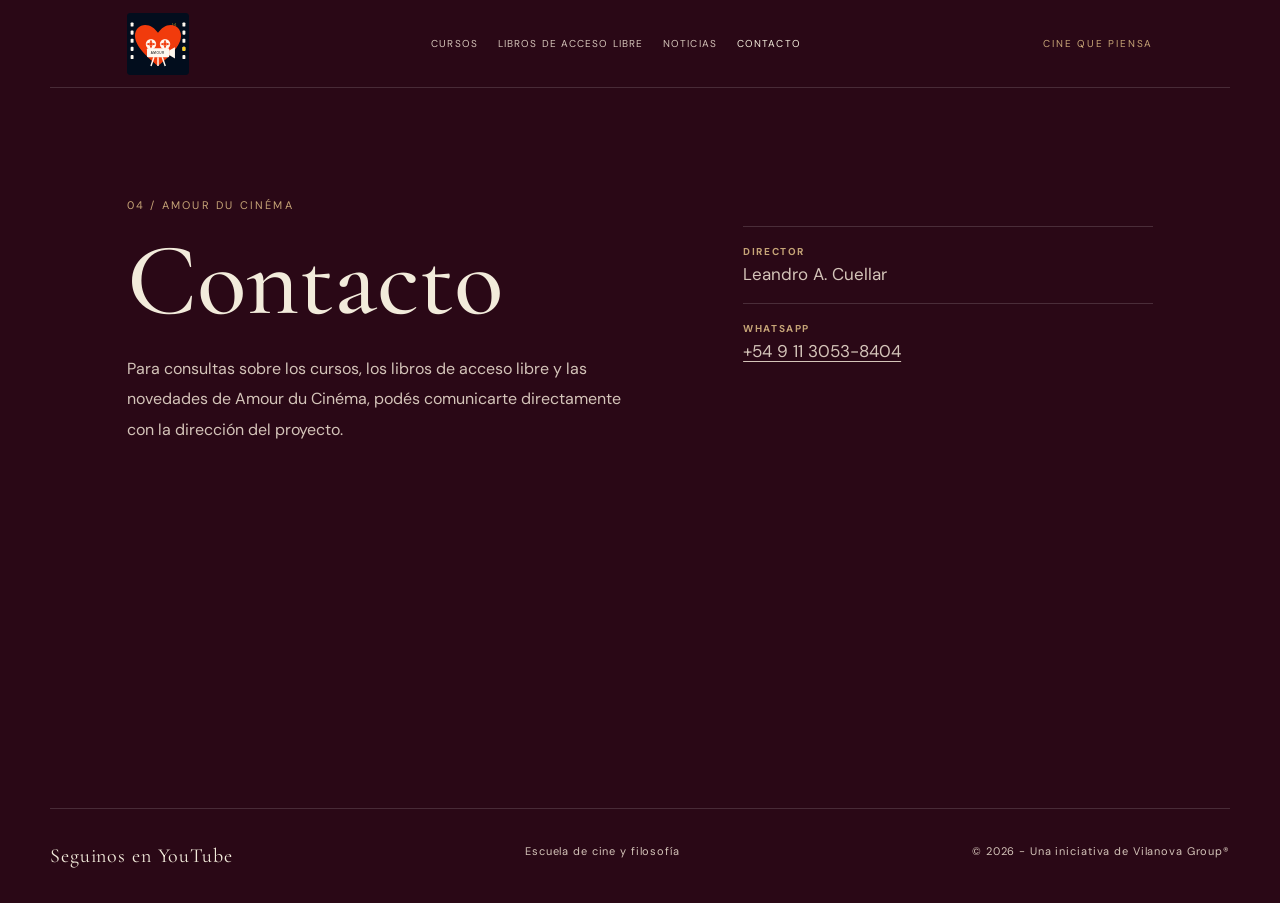
==== contacto/index.html @ 5eca14c2 "Crear página de contacto" ====
<!doctype html>
<html lang="es"><head><meta charset="utf-8"><meta name="viewport" content="width=device-width,initial-scale=1"><meta name="theme-color" content="#4f0e24"><meta name="description" content="Contacto · Amour du Cinéma"><title>Contacto — Amour du Cinéma</title><link rel="preconnect" href="https://fonts.googleapis.com"><link rel="preconnect" href="https://fonts.gstatic.com" crossorigin><link href="https://fonts.googleapis.com/css2?family=Cormorant+Garamond:wght@400;500;600;700&family=DM+Sans:wght@400;500;600&display=swap" rel="stylesheet"><style>:root{--wine:#4f0e24;--wine2:#2a0816;--ivory:#f2ebdb;--muted:#d4c4b9;--gold:#c6a477}*{box-sizing:border-box}html{scroll-behavior:smooth}body{margin:0;background:var(--wine2);color:var(--ivory);font-family:"DM Sans",sans-serif}a{color:inherit;text-decoration:none}.wrap{max-width:1180px;margin:auto;padding:0 6vw}.nav{min-height:88px;display:flex;align-items:center;justify-content:space-between;gap:28px;border-bottom:1px solid #ffffff24}.brand img{display:block;width:62px;height:62px;object-fit:contain}.menu{display:flex;align-items:center;justify-content:center;gap:20px;flex:1}.menu a{font-size:10px;letter-spacing:.11em;text-transform:uppercase;color:var(--muted);transition:color .2s}.menu a:hover,.menu a[aria-current="page"]{color:var(--ivory)}.nav small{letter-spacing:.18em;text-transform:uppercase;font-size:10px;color:var(--gold);white-space:nowrap}.page{min-height:calc(100vh - 180px);padding:110px 0}.number{color:var(--gold);font-size:11px;letter-spacing:.2em}.page-grid{display:grid;grid-template-columns:minmax(0,1.1fr) minmax(280px,.9fr);gap:9vw;align-items:start}h1,h2{font-family:"Cormorant Garamond",serif;font-weight:500}h1{font-size:clamp(58px,8vw,105px);line-height:.86;margin:24px 0 30px}.copy{font-size:16px;line-height:1.9;color:var(--muted);max-width:620px}.panel{padding:30px;border:1px solid #ffffff26;background:#ffffff08}.panel h2{font-size:34px;line-height:1;margin:0 0 14px}.panel p{font-size:14px;line-height:1.8;color:var(--muted);margin:0}.status{display:block;margin-top:24px;color:var(--gold);font-size:10px;letter-spacing:.15em;text-transform:uppercase}.contact-list{margin:28px 0 0;padding:0;list-style:none}.contact-list li{padding:18px 0;border-top:1px solid #ffffff26;font-size:17px;color:var(--muted)}.contact-list b{display:block;margin-bottom:5px;font-size:10px;letter-spacing:.16em;text-transform:uppercase;color:var(--gold)}.contact-list a{text-decoration:underline;text-underline-offset:4px}.footer{padding:35px 0;border-top:1px solid #ffffff24;color:var(--muted);font-size:11px;letter-spacing:.08em;display:flex;justify-content:space-between;gap:20px}.footer span:first-child{font-family:"Cormorant Garamond",serif;font-size:20px;color:var(--ivory)}@media(max-width:700px){.nav{min-height:70px;padding-top:12px;padding-bottom:12px;flex-wrap:wrap;gap:12px}.brand img{width:48px;height:48px}.menu{order:3;width:100%;justify-content:flex-start;overflow:auto;padding:7px 0;gap:16px}.menu a{white-space:nowrap}.nav small{margin-left:auto;font-size:9px}.page{padding:75px 0}.page-grid{grid-template-columns:1fr;gap:30px}.footer{flex-direction:column}}</style></head>
<body><header class="wrap nav"><a class="brand" href="/" aria-label="Amour du Cinéma · Inicio"><img src="../logo-amour.svg" alt="Logo Amour du Cinéma"></a><nav class="menu" aria-label="Navegación principal"><a href="/cursos/">Cursos</a><a href="/libros/">Libros de acceso libre</a><a href="/noticias/">Noticias</a><a href="/contacto/" aria-current="page">Contacto</a></nav><small>Cine que piensa</small></header>
<main class="page"><section class="wrap page-grid"><div><div class="number">04 / AMOUR DU CINÉMA</div><h1>Contacto</h1><p class="copy">Para consultas sobre los cursos, los libros de acceso libre y las novedades de Amour du Cinéma, podés comunicarte directamente con la dirección del proyecto.</p></div><div><ul class="contact-list"><li><b>Director</b>Leandro A. Cuellar</li><li><b>WhatsApp</b><a href="https://wa.me/5491130538404" target="_blank" rel="noopener noreferrer">+54 9 11 3053-8404</a></li></ul></div></section></main>
<footer class="wrap footer"><span><a href="https://www.youtube.com/@amourducinemaoficial" target="_blank" rel="noopener noreferrer">Seguinos en YouTube</a></span><span>Escuela de cine y filosofía</span><span>© 2026 - Una iniciativa de Vilanova Group®</span></footer></body></html>
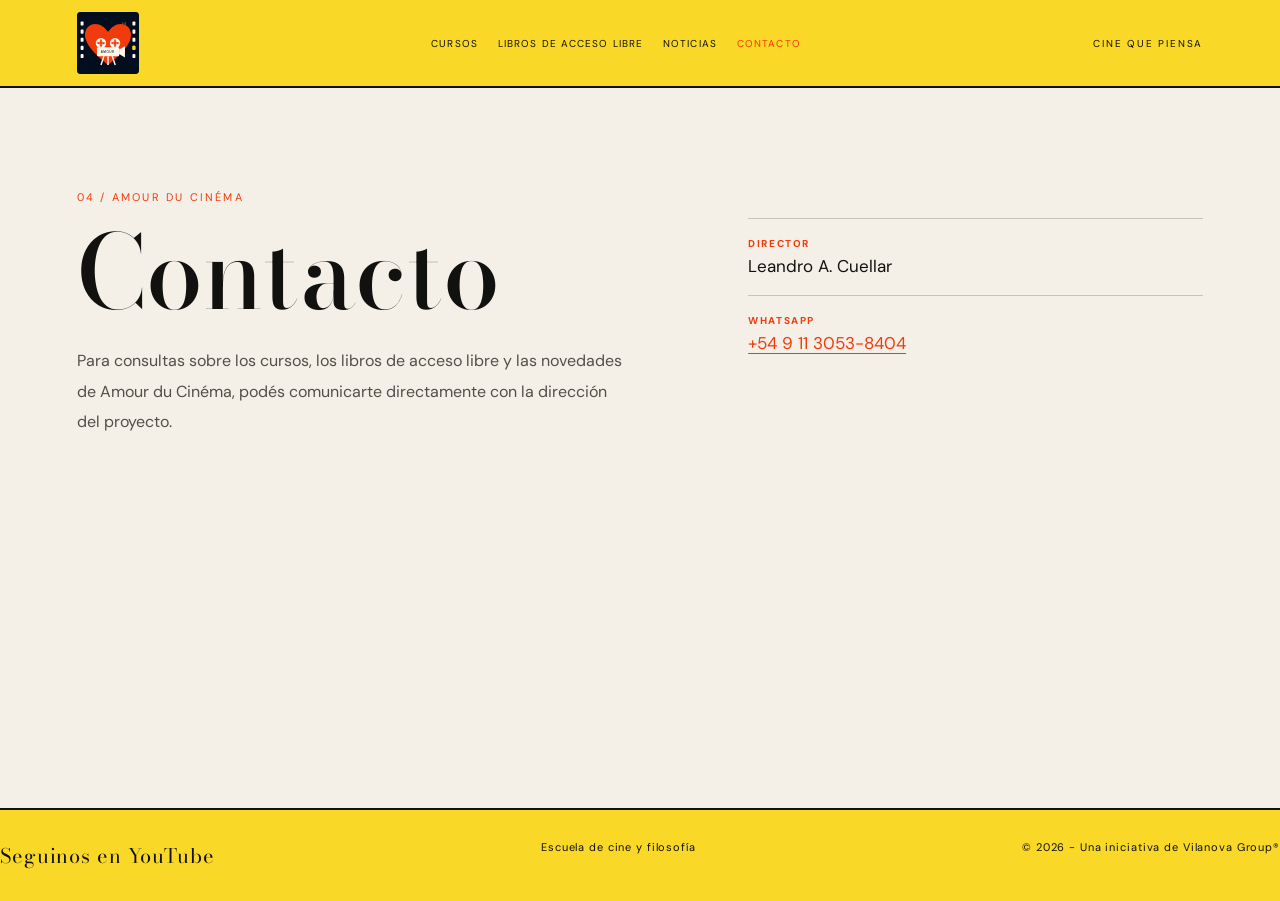
==== commit 21109bf6: "Apply Cahiers-inspired editorial redesign across all sections" ====
--- a/contacto/index.html
+++ b/contacto/index.html
@@ -1,5 +1,30 @@
 <!doctype html>
-<html lang="es"><head><meta charset="utf-8"><meta name="viewport" content="width=device-width,initial-scale=1"><meta name="theme-color" content="#4f0e24"><meta name="description" content="Contacto · Amour du Cinéma"><title>Contacto — Amour du Cinéma</title><link rel="preconnect" href="https://fonts.googleapis.com"><link rel="preconnect" href="https://fonts.gstatic.com" crossorigin><link href="https://fonts.googleapis.com/css2?family=Cormorant+Garamond:wght@400;500;600;700&family=DM+Sans:wght@400;500;600&display=swap" rel="stylesheet"><style>:root{--wine:#4f0e24;--wine2:#2a0816;--ivory:#f2ebdb;--muted:#d4c4b9;--gold:#c6a477}*{box-sizing:border-box}html{scroll-behavior:smooth}body{margin:0;background:var(--wine2);color:var(--ivory);font-family:"DM Sans",sans-serif}a{color:inherit;text-decoration:none}.wrap{max-width:1180px;margin:auto;padding:0 6vw}.nav{min-height:88px;display:flex;align-items:center;justify-content:space-between;gap:28px;border-bottom:1px solid #ffffff24}.brand img{display:block;width:62px;height:62px;object-fit:contain}.menu{display:flex;align-items:center;justify-content:center;gap:20px;flex:1}.menu a{font-size:10px;letter-spacing:.11em;text-transform:uppercase;color:var(--muted);transition:color .2s}.menu a:hover,.menu a[aria-current="page"]{color:var(--ivory)}.nav small{letter-spacing:.18em;text-transform:uppercase;font-size:10px;color:var(--gold);white-space:nowrap}.page{min-height:calc(100vh - 180px);padding:110px 0}.number{color:var(--gold);font-size:11px;letter-spacing:.2em}.page-grid{display:grid;grid-template-columns:minmax(0,1.1fr) minmax(280px,.9fr);gap:9vw;align-items:start}h1,h2{font-family:"Cormorant Garamond",serif;font-weight:500}h1{font-size:clamp(58px,8vw,105px);line-height:.86;margin:24px 0 30px}.copy{font-size:16px;line-height:1.9;color:var(--muted);max-width:620px}.panel{padding:30px;border:1px solid #ffffff26;background:#ffffff08}.panel h2{font-size:34px;line-height:1;margin:0 0 14px}.panel p{font-size:14px;line-height:1.8;color:var(--muted);margin:0}.status{display:block;margin-top:24px;color:var(--gold);font-size:10px;letter-spacing:.15em;text-transform:uppercase}.contact-list{margin:28px 0 0;padding:0;list-style:none}.contact-list li{padding:18px 0;border-top:1px solid #ffffff26;font-size:17px;color:var(--muted)}.contact-list b{display:block;margin-bottom:5px;font-size:10px;letter-spacing:.16em;text-transform:uppercase;color:var(--gold)}.contact-list a{text-decoration:underline;text-underline-offset:4px}.footer{padding:35px 0;border-top:1px solid #ffffff24;color:var(--muted);font-size:11px;letter-spacing:.08em;display:flex;justify-content:space-between;gap:20px}.footer span:first-child{font-family:"Cormorant Garamond",serif;font-size:20px;color:var(--ivory)}@media(max-width:700px){.nav{min-height:70px;padding-top:12px;padding-bottom:12px;flex-wrap:wrap;gap:12px}.brand img{width:48px;height:48px}.menu{order:3;width:100%;justify-content:flex-start;overflow:auto;padding:7px 0;gap:16px}.menu a{white-space:nowrap}.nav small{margin-left:auto;font-size:9px}.page{padding:75px 0}.page-grid{grid-template-columns:1fr;gap:30px}.footer{flex-direction:column}}</style></head>
+<html lang="es"><head><meta charset="utf-8"><meta name="viewport" content="width=device-width,initial-scale=1"><meta name="theme-color" content="#f9d827"><meta name="description" content="Contacto · Amour du Cinéma"><title>Contacto — Amour du Cinéma</title><link rel="preconnect" href="https://fonts.googleapis.com"><link rel="preconnect" href="https://fonts.gstatic.com" crossorigin><link href="https://fonts.googleapis.com/css2?family=Bodoni+Moda:opsz,wght@6..96,400;6..96,500;6..96,600;6..96,700;6..96,800&family=DM+Mono:wght@400;500&family=DM+Sans:wght@400;500;600;700&display=swap" rel="stylesheet"><style>:root{--wine:#4f0e24;--wine2:#2a0816;--ivory:#f2ebdb;--muted:#d4c4b9;--gold:#c6a477}*{box-sizing:border-box}html{scroll-behavior:smooth}body{margin:0;background:var(--wine2);color:var(--ivory);font-family:"DM Sans",sans-serif}a{color:inherit;text-decoration:none}.wrap{max-width:1180px;margin:auto;padding:0 6vw}.nav{min-height:88px;display:flex;align-items:center;justify-content:space-between;gap:28px;border-bottom:1px solid #ffffff24}.brand img{display:block;width:62px;height:62px;object-fit:contain}.menu{display:flex;align-items:center;justify-content:center;gap:20px;flex:1}.menu a{font-size:10px;letter-spacing:.11em;text-transform:uppercase;color:var(--muted);transition:color .2s}.menu a:hover,.menu a[aria-current="page"]{color:var(--ivory)}.nav small{letter-spacing:.18em;text-transform:uppercase;font-size:10px;color:var(--gold);white-space:nowrap}.page{min-height:calc(100vh - 180px);padding:110px 0}.number{color:var(--gold);font-size:11px;letter-spacing:.2em}.page-grid{display:grid;grid-template-columns:minmax(0,1.1fr) minmax(280px,.9fr);gap:9vw;align-items:start}h1,h2{font-family:"Cormorant Garamond",serif;font-weight:500}h1{font-size:clamp(58px,8vw,105px);line-height:.86;margin:24px 0 30px}.copy{font-size:16px;line-height:1.9;color:var(--muted);max-width:620px}.panel{padding:30px;border:1px solid #ffffff26;background:#ffffff08}.panel h2{font-size:34px;line-height:1;margin:0 0 14px}.panel p{font-size:14px;line-height:1.8;color:var(--muted);margin:0}.status{display:block;margin-top:24px;color:var(--gold);font-size:10px;letter-spacing:.15em;text-transform:uppercase}.contact-list{margin:28px 0 0;padding:0;list-style:none}.contact-list li{padding:18px 0;border-top:1px solid #ffffff26;font-size:17px;color:var(--muted)}.contact-list b{display:block;margin-bottom:5px;font-size:10px;letter-spacing:.16em;text-transform:uppercase;color:var(--gold)}.contact-list a{text-decoration:underline;text-underline-offset:4px}.footer{padding:35px 0;border-top:1px solid #ffffff24;color:var(--muted);font-size:11px;letter-spacing:.08em;display:flex;justify-content:space-between;gap:20px}.footer span:first-child{font-family:"Cormorant Garamond",serif;font-size:20px;color:var(--ivory)}@media(max-width:700px){.nav{min-height:70px;padding-top:12px;padding-bottom:12px;flex-wrap:wrap;gap:12px}.brand img{width:48px;height:48px}.menu{order:3;width:100%;justify-content:flex-start;overflow:auto;padding:7px 0;gap:16px}.menu a{white-space:nowrap}.nav small{margin-left:auto;font-size:9px}.page{padding:75px 0}.page-grid{grid-template-columns:1fr;gap:30px}.footer{flex-direction:column}}
+:root{--yellow:#f9d827;--ink:#11110f;--paper:#f4f0e7;--blue:#020d1d;--orange:#f13b0c;--wine:#11110f;--wine2:#f4f0e7;--ivory:#11110f;--muted:#514f49;--gold:#b63b1d;--serif:"Bodoni Moda",Didot,Georgia,serif;--sans:"DM Sans",Arial,sans-serif;--mono:"DM Mono",monospace}
+body{background:var(--paper);color:var(--ink);font-family:var(--sans)}
+.wrap{max-width:1380px}
+.nav{background:var(--yellow);border-bottom:2px solid var(--ink);padding-top:12px;padding-bottom:12px}
+.menu a,.nav small{color:var(--ink)}.menu a:hover,.menu a[aria-current="page"]{color:var(--orange)}
+h1,h2,h3,.footer span:first-child{font-family:var(--serif);color:var(--ink)}
+.number,.news-meta,.status,.contact-list b{color:var(--orange)}
+.page{padding:clamp(55px,8vw,110px) 0}
+.copy,.panel p,.book-card p,.reviews-intro,.review-link,.news-card>p:not(.byline):not(.news-source){color:#514f49}
+.panel,.book-card,.review-group{background:#fffdf7;border:1px solid rgba(17,17,15,.22);border-top:4px solid var(--ink);color:var(--ink)}
+.panel h2,.book-card h2,.review-group h3,.news-card h2{color:var(--ink)}
+.status{font-family:var(--mono)}
+.contact-list li{border-color:rgba(17,17,15,.2);color:var(--ink)}
+.contact-list a{color:var(--orange)}
+.news-intro,.news-card,.reviews,.book-video{border-color:rgba(17,17,15,.25)}
+.news-card{max-width:100%;padding:38px 0}
+.news-card h2{font-size:clamp(34px,5vw,62px);text-transform:uppercase;letter-spacing:-.045em}
+.news-card .byline{color:var(--orange)}
+.news-source{color:#8b321c}.news-source a{color:var(--orange)}
+.footer{background:var(--yellow);border-top:2px solid var(--ink);color:var(--ink);padding-top:30px;padding-bottom:30px}
+.footer span:first-child{color:var(--ink)}
+.book-card a,.review-link span{color:var(--orange)}
+.book-video{border-color:rgba(17,17,15,.25)}
+@media(max-width:700px){.nav{padding-left:6vw;padding-right:6vw}}
+</style></head>
 <body><header class="wrap nav"><a class="brand" href="/" aria-label="Amour du Cinéma · Inicio"><img src="../logo-amour.svg" alt="Logo Amour du Cinéma"></a><nav class="menu" aria-label="Navegación principal"><a href="/cursos/">Cursos</a><a href="/libros/">Libros de acceso libre</a><a href="/noticias/">Noticias</a><a href="/contacto/" aria-current="page">Contacto</a></nav><small>Cine que piensa</small></header>
 <main class="page"><section class="wrap page-grid"><div><div class="number">04 / AMOUR DU CINÉMA</div><h1>Contacto</h1><p class="copy">Para consultas sobre los cursos, los libros de acceso libre y las novedades de Amour du Cinéma, podés comunicarte directamente con la dirección del proyecto.</p></div><div><ul class="contact-list"><li><b>Director</b>Leandro A. Cuellar</li><li><b>WhatsApp</b><a href="https://wa.me/5491130538404" target="_blank" rel="noopener noreferrer">+54 9 11 3053-8404</a></li></ul></div></section></main>
 <footer class="wrap footer"><span><a href="https://www.youtube.com/@amourducinemaoficial" target="_blank" rel="noopener noreferrer">Seguinos en YouTube</a></span><span>Escuela de cine y filosofía</span><span>© 2026 - Una iniciativa de Vilanova Group®</span></footer></body></html>
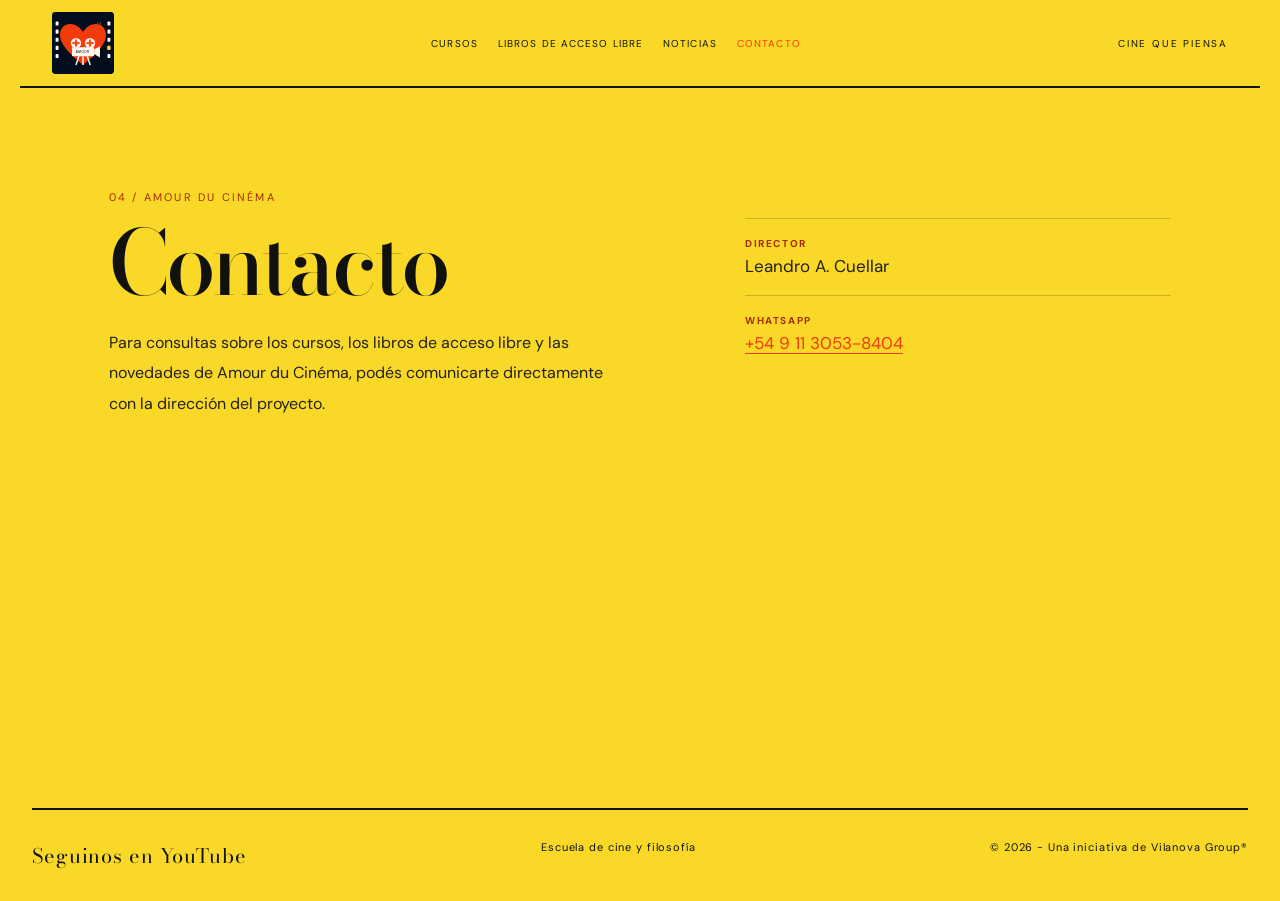
==== commit d8a73277: "Unify all sections in Cahiers-inspired yellow editorial design" ====
--- a/contacto/index.html
+++ b/contacto/index.html
@@ -24,6 +24,36 @@
 .book-card a,.review-link span{color:var(--orange)}
 .book-video{border-color:rgba(17,17,15,.25)}
 @media(max-width:700px){.nav{padding-left:6vw;padding-right:6vw}}
+
+:root{--yellow:#f9d827;--ink:#11110f;--paper:#f9d827;--blue:#020d1d;--orange:#f13b0c;--line:rgba(17,17,15,.3);--serif:"Bodoni Moda",Didot,Georgia,serif;--sans:"DM Sans",Arial,sans-serif;--mono:"DM Mono",monospace}
+html,body{background:#f9d827!important;color:#11110f!important}
+body{font-family:var(--sans);min-height:100vh}
+main,.page,.section,.news-intro,.reviews,.book-video{background:#f9d827!important;color:#11110f!important}
+h1,h2,h3{font-family:var(--serif)!important;color:#11110f!important;letter-spacing:-.045em}
+h1{font-size:clamp(52px,7vw,104px)!important;line-height:.91!important;margin:18px 0 24px!important;max-width:900px}
+h2{line-height:.98!important}
+p{line-height:1.75}
+.wrap,.shell{width:min(1240px,calc(100% - 64px));max-width:1240px;margin-left:auto;margin-right:auto}
+.nav,.masthead,.hero-copy,.footer{background:#f9d827!important;color:#11110f!important}
+.nav{width:100%;padding-left:max(32px,calc((100% - 1240px)/2));padding-right:max(32px,calc((100% - 1240px)/2));border-bottom:2px solid #111!important}
+.menu a,.nav small,.nav a{color:#111!important}
+.menu a:hover,.menu a[aria-current=page],.nav a:hover{color:#f13b0c!important}
+.number,.status,.contact-list b,.news-meta{color:#a52a0a!important}
+.copy,.panel p,.contact-list li,.news-card>p:not(.byline):not(.news-source),.manifesto p{color:#24211b!important}
+.panel,.book-card,.review-group{background:#f9d827!important;border:1px solid rgba(17,17,15,.45)!important;border-top:5px solid #111!important;color:#111!important;box-shadow:none!important}
+.card{border-top:5px solid #111!important}
+.card p{color:#24211b!important}
+.news-card h2{font-size:clamp(32px,4.5vw,62px)!important;line-height:1.02!important;max-width:1000px}
+.news-card{padding:34px 0!important}
+.news-intro,.news-card,.reviews,.book-video{border-color:rgba(17,17,15,.35)!important}
+.footer{border-top:2px solid #111!important;color:#111!important}
+.footer span:first-child{color:#111!important}
+.photo-caption{background:#f9d827!important}
+.ticker{background:#111!important;color:#f9d827!important}
+.film-strip{background:#020d1d!important;color:#f9d827!important}
+.film-strip h2{color:#f9d827!important}
+@media(max-width:760px){.wrap,.shell{width:calc(100% - 32px)}.nav{padding-left:16px;padding-right:16px}.page{padding:58px 0!important}.page-grid{grid-template-columns:1fr!important;gap:28px!important}.section-head{display:block}.section-head p{margin-top:16px}.cards{grid-template-columns:1fr!important}.hero{grid-template-columns:1fr!important}}
+
 </style></head>
 <body><header class="wrap nav"><a class="brand" href="/" aria-label="Amour du Cinéma · Inicio"><img src="../logo-amour.svg" alt="Logo Amour du Cinéma"></a><nav class="menu" aria-label="Navegación principal"><a href="/cursos/">Cursos</a><a href="/libros/">Libros de acceso libre</a><a href="/noticias/">Noticias</a><a href="/contacto/" aria-current="page">Contacto</a></nav><small>Cine que piensa</small></header>
 <main class="page"><section class="wrap page-grid"><div><div class="number">04 / AMOUR DU CINÉMA</div><h1>Contacto</h1><p class="copy">Para consultas sobre los cursos, los libros de acceso libre y las novedades de Amour du Cinéma, podés comunicarte directamente con la dirección del proyecto.</p></div><div><ul class="contact-list"><li><b>Director</b>Leandro A. Cuellar</li><li><b>WhatsApp</b><a href="https://wa.me/5491130538404" target="_blank" rel="noopener noreferrer">+54 9 11 3053-8404</a></li></ul></div></section></main>
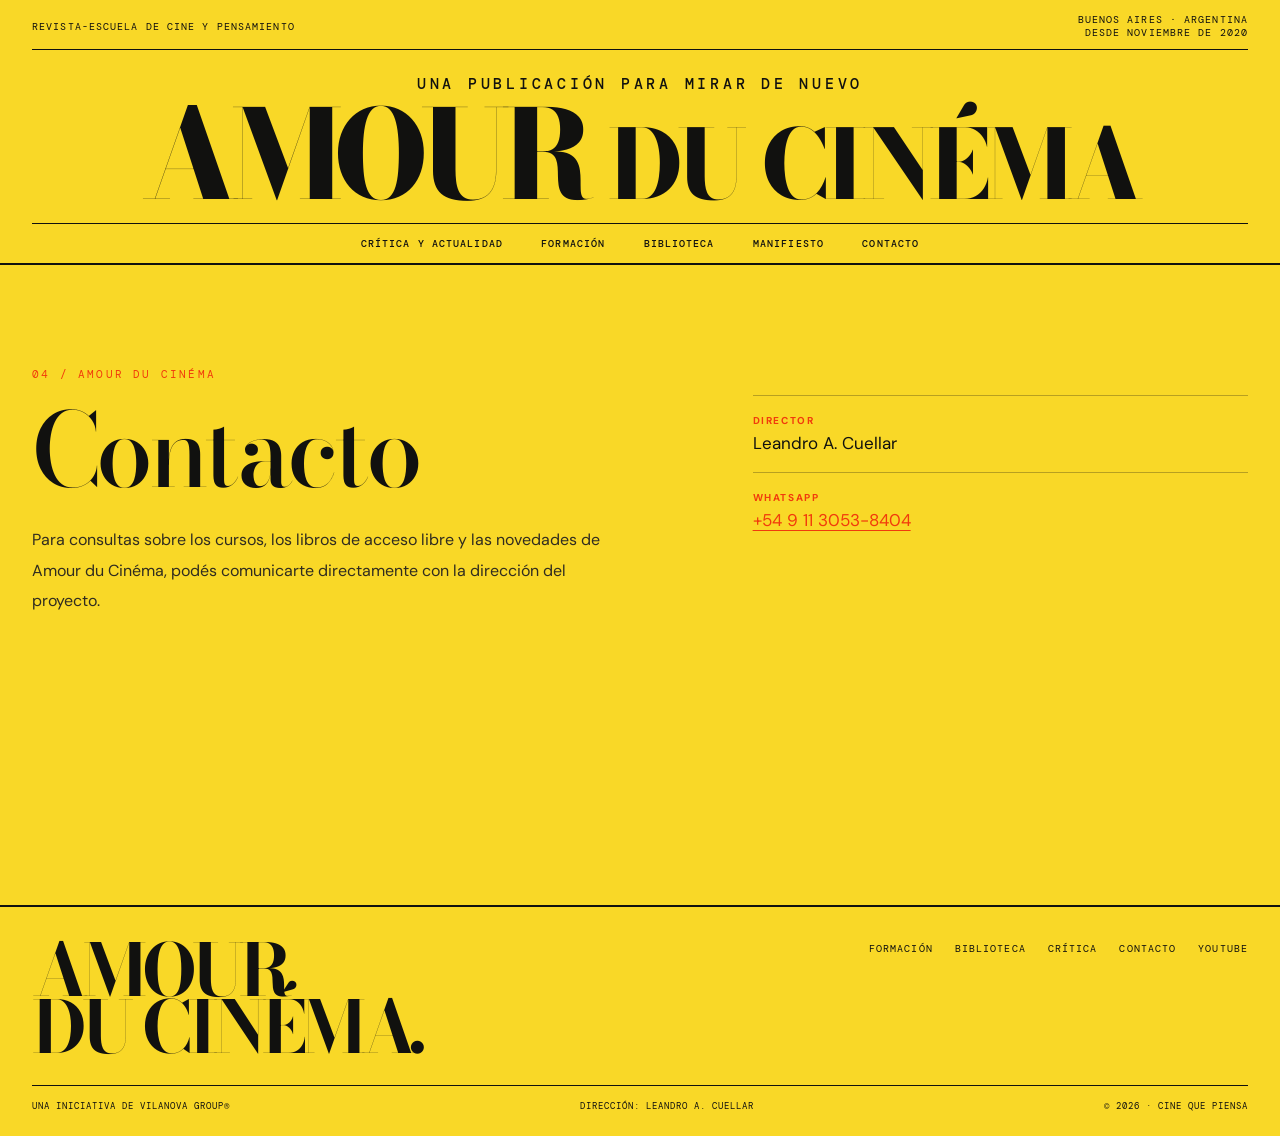
==== commit c7f21533: "Unify Amour du Cinema page layout and palette" ====
--- a/contacto/index.html
+++ b/contacto/index.html
@@ -1,60 +1,5 @@
 <!doctype html>
-<html lang="es"><head><meta charset="utf-8"><meta name="viewport" content="width=device-width,initial-scale=1"><meta name="theme-color" content="#f9d827"><meta name="description" content="Contacto · Amour du Cinéma"><title>Contacto — Amour du Cinéma</title><link rel="preconnect" href="https://fonts.googleapis.com"><link rel="preconnect" href="https://fonts.gstatic.com" crossorigin><link href="https://fonts.googleapis.com/css2?family=Bodoni+Moda:opsz,wght@6..96,400;6..96,500;6..96,600;6..96,700;6..96,800&family=DM+Mono:wght@400;500&family=DM+Sans:wght@400;500;600;700&display=swap" rel="stylesheet"><style>:root{--wine:#4f0e24;--wine2:#2a0816;--ivory:#f2ebdb;--muted:#d4c4b9;--gold:#c6a477}*{box-sizing:border-box}html{scroll-behavior:smooth}body{margin:0;background:var(--wine2);color:var(--ivory);font-family:"DM Sans",sans-serif}a{color:inherit;text-decoration:none}.wrap{max-width:1180px;margin:auto;padding:0 6vw}.nav{min-height:88px;display:flex;align-items:center;justify-content:space-between;gap:28px;border-bottom:1px solid #ffffff24}.brand img{display:block;width:62px;height:62px;object-fit:contain}.menu{display:flex;align-items:center;justify-content:center;gap:20px;flex:1}.menu a{font-size:10px;letter-spacing:.11em;text-transform:uppercase;color:var(--muted);transition:color .2s}.menu a:hover,.menu a[aria-current="page"]{color:var(--ivory)}.nav small{letter-spacing:.18em;text-transform:uppercase;font-size:10px;color:var(--gold);white-space:nowrap}.page{min-height:calc(100vh - 180px);padding:110px 0}.number{color:var(--gold);font-size:11px;letter-spacing:.2em}.page-grid{display:grid;grid-template-columns:minmax(0,1.1fr) minmax(280px,.9fr);gap:9vw;align-items:start}h1,h2{font-family:"Cormorant Garamond",serif;font-weight:500}h1{font-size:clamp(58px,8vw,105px);line-height:.86;margin:24px 0 30px}.copy{font-size:16px;line-height:1.9;color:var(--muted);max-width:620px}.panel{padding:30px;border:1px solid #ffffff26;background:#ffffff08}.panel h2{font-size:34px;line-height:1;margin:0 0 14px}.panel p{font-size:14px;line-height:1.8;color:var(--muted);margin:0}.status{display:block;margin-top:24px;color:var(--gold);font-size:10px;letter-spacing:.15em;text-transform:uppercase}.contact-list{margin:28px 0 0;padding:0;list-style:none}.contact-list li{padding:18px 0;border-top:1px solid #ffffff26;font-size:17px;color:var(--muted)}.contact-list b{display:block;margin-bottom:5px;font-size:10px;letter-spacing:.16em;text-transform:uppercase;color:var(--gold)}.contact-list a{text-decoration:underline;text-underline-offset:4px}.footer{padding:35px 0;border-top:1px solid #ffffff24;color:var(--muted);font-size:11px;letter-spacing:.08em;display:flex;justify-content:space-between;gap:20px}.footer span:first-child{font-family:"Cormorant Garamond",serif;font-size:20px;color:var(--ivory)}@media(max-width:700px){.nav{min-height:70px;padding-top:12px;padding-bottom:12px;flex-wrap:wrap;gap:12px}.brand img{width:48px;height:48px}.menu{order:3;width:100%;justify-content:flex-start;overflow:auto;padding:7px 0;gap:16px}.menu a{white-space:nowrap}.nav small{margin-left:auto;font-size:9px}.page{padding:75px 0}.page-grid{grid-template-columns:1fr;gap:30px}.footer{flex-direction:column}}
-:root{--yellow:#f9d827;--ink:#11110f;--paper:#f4f0e7;--blue:#020d1d;--orange:#f13b0c;--wine:#11110f;--wine2:#f4f0e7;--ivory:#11110f;--muted:#514f49;--gold:#b63b1d;--serif:"Bodoni Moda",Didot,Georgia,serif;--sans:"DM Sans",Arial,sans-serif;--mono:"DM Mono",monospace}
-body{background:var(--paper);color:var(--ink);font-family:var(--sans)}
-.wrap{max-width:1380px}
-.nav{background:var(--yellow);border-bottom:2px solid var(--ink);padding-top:12px;padding-bottom:12px}
-.menu a,.nav small{color:var(--ink)}.menu a:hover,.menu a[aria-current="page"]{color:var(--orange)}
-h1,h2,h3,.footer span:first-child{font-family:var(--serif);color:var(--ink)}
-.number,.news-meta,.status,.contact-list b{color:var(--orange)}
-.page{padding:clamp(55px,8vw,110px) 0}
-.copy,.panel p,.book-card p,.reviews-intro,.review-link,.news-card>p:not(.byline):not(.news-source){color:#514f49}
-.panel,.book-card,.review-group{background:#fffdf7;border:1px solid rgba(17,17,15,.22);border-top:4px solid var(--ink);color:var(--ink)}
-.panel h2,.book-card h2,.review-group h3,.news-card h2{color:var(--ink)}
-.status{font-family:var(--mono)}
-.contact-list li{border-color:rgba(17,17,15,.2);color:var(--ink)}
-.contact-list a{color:var(--orange)}
-.news-intro,.news-card,.reviews,.book-video{border-color:rgba(17,17,15,.25)}
-.news-card{max-width:100%;padding:38px 0}
-.news-card h2{font-size:clamp(34px,5vw,62px);text-transform:uppercase;letter-spacing:-.045em}
-.news-card .byline{color:var(--orange)}
-.news-source{color:#8b321c}.news-source a{color:var(--orange)}
-.footer{background:var(--yellow);border-top:2px solid var(--ink);color:var(--ink);padding-top:30px;padding-bottom:30px}
-.footer span:first-child{color:var(--ink)}
-.book-card a,.review-link span{color:var(--orange)}
-.book-video{border-color:rgba(17,17,15,.25)}
-@media(max-width:700px){.nav{padding-left:6vw;padding-right:6vw}}
-
-:root{--yellow:#f9d827;--ink:#11110f;--paper:#f9d827;--blue:#020d1d;--orange:#f13b0c;--line:rgba(17,17,15,.3);--serif:"Bodoni Moda",Didot,Georgia,serif;--sans:"DM Sans",Arial,sans-serif;--mono:"DM Mono",monospace}
-html,body{background:#f9d827!important;color:#11110f!important}
-body{font-family:var(--sans);min-height:100vh}
-main,.page,.section,.news-intro,.reviews,.book-video{background:#f9d827!important;color:#11110f!important}
-h1,h2,h3{font-family:var(--serif)!important;color:#11110f!important;letter-spacing:-.045em}
-h1{font-size:clamp(52px,7vw,104px)!important;line-height:.91!important;margin:18px 0 24px!important;max-width:900px}
-h2{line-height:.98!important}
-p{line-height:1.75}
-.wrap,.shell{width:min(1240px,calc(100% - 64px));max-width:1240px;margin-left:auto;margin-right:auto}
-.nav,.masthead,.hero-copy,.footer{background:#f9d827!important;color:#11110f!important}
-.nav{width:100%;padding-left:max(32px,calc((100% - 1240px)/2));padding-right:max(32px,calc((100% - 1240px)/2));border-bottom:2px solid #111!important}
-.menu a,.nav small,.nav a{color:#111!important}
-.menu a:hover,.menu a[aria-current=page],.nav a:hover{color:#f13b0c!important}
-.number,.status,.contact-list b,.news-meta{color:#a52a0a!important}
-.copy,.panel p,.contact-list li,.news-card>p:not(.byline):not(.news-source),.manifesto p{color:#24211b!important}
-.panel,.book-card,.review-group{background:#f9d827!important;border:1px solid rgba(17,17,15,.45)!important;border-top:5px solid #111!important;color:#111!important;box-shadow:none!important}
-.card{border-top:5px solid #111!important}
-.card p{color:#24211b!important}
-.news-card h2{font-size:clamp(32px,4.5vw,62px)!important;line-height:1.02!important;max-width:1000px}
-.news-card{padding:34px 0!important}
-.news-intro,.news-card,.reviews,.book-video{border-color:rgba(17,17,15,.35)!important}
-.footer{border-top:2px solid #111!important;color:#111!important}
-.footer span:first-child{color:#111!important}
-.photo-caption{background:#f9d827!important}
-.ticker{background:#111!important;color:#f9d827!important}
-.film-strip{background:#020d1d!important;color:#f9d827!important}
-.film-strip h2{color:#f9d827!important}
-@media(max-width:760px){.wrap,.shell{width:calc(100% - 32px)}.nav{padding-left:16px;padding-right:16px}.page{padding:58px 0!important}.page-grid{grid-template-columns:1fr!important;gap:28px!important}.section-head{display:block}.section-head p{margin-top:16px}.cards{grid-template-columns:1fr!important}.hero{grid-template-columns:1fr!important}}
-
-</style></head>
-<body><header class="wrap nav"><a class="brand" href="/" aria-label="Amour du Cinéma · Inicio"><img src="../logo-amour.svg" alt="Logo Amour du Cinéma"></a><nav class="menu" aria-label="Navegación principal"><a href="/cursos/">Cursos</a><a href="/libros/">Libros de acceso libre</a><a href="/noticias/">Noticias</a><a href="/contacto/" aria-current="page">Contacto</a></nav><small>Cine que piensa</small></header>
+<html lang="es"><head><meta charset="utf-8"><meta name="viewport" content="width=device-width,initial-scale=1"><meta name="theme-color" content="#f9d827"><meta name="description" content="Contacto · Amour du Cinéma"><title>Contacto — Amour du Cinéma</title><link rel="preconnect" href="https://fonts.googleapis.com"><link rel="preconnect" href="https://fonts.gstatic.com" crossorigin><link href="https://fonts.googleapis.com/css2?family=Bodoni+Moda:opsz,wght@6..96,400;6..96,500;6..96,600;6..96,700;6..96,800&family=DM+Mono:wght@400;500&family=DM+Sans:wght@400;500;600;700&display=swap" rel="stylesheet"><link rel="stylesheet" href="../assets/site.css"></head>
+<body><header class="masthead"><div class="shell"><div class="topline micro"><span>Revista-escuela de cine y pensamiento</span><span>Buenos Aires · Argentina<br>Desde noviembre de 2020</span></div><a class="wordmark" href="/" aria-label="Amour du Cinéma, inicio"><small>Una publicación para mirar de nuevo</small>Amour <span class="du">du Cinéma</span></a><nav class="nav" aria-label="Navegación principal"><a href="/noticias/">Crítica y actualidad</a><a href="/cursos/">Formación</a><a href="/libros/">Biblioteca</a><a href="/#propuesta">Manifiesto</a><a href="/contacto/">Contacto</a></nav></div></header>
 <main class="page"><section class="wrap page-grid"><div><div class="number">04 / AMOUR DU CINÉMA</div><h1>Contacto</h1><p class="copy">Para consultas sobre los cursos, los libros de acceso libre y las novedades de Amour du Cinéma, podés comunicarte directamente con la dirección del proyecto.</p></div><div><ul class="contact-list"><li><b>Director</b>Leandro A. Cuellar</li><li><b>WhatsApp</b><a href="https://wa.me/5491130538404" target="_blank" rel="noopener noreferrer">+54 9 11 3053-8404</a></li></ul></div></section></main>
-<footer class="wrap footer"><span><a href="https://www.youtube.com/@amourducinemaoficial" target="_blank" rel="noopener noreferrer">Seguinos en YouTube</a></span><span>Escuela de cine y filosofía</span><span>© 2026 - Una iniciativa de Vilanova Group®</span></footer></body></html>+<footer class="footer"><div class="shell"><div class="footer-top"><div class="footer-title">Amour<br>du Cinéma.</div><div class="footer-links"><a href="/cursos/">Formación</a><a href="/libros/">Biblioteca</a><a href="/noticias/">Crítica</a><a href="/contacto/">Contacto</a><a href="https://www.youtube.com/@amourducinemaoficial" target="_blank" rel="noopener noreferrer">YouTube</a></div></div><div class="footer-bottom"><span>Una iniciativa de Vilanova Group®</span><span>Dirección: Leandro A. Cuellar</span><span>© 2026 · Cine que piensa</span></div></div></footer></body></html>
--- a/assets/site.css
+++ b/assets/site.css
@@ -0,0 +1,39 @@
+:root{--yellow:#F9D827;--ink:#11110F;--blue:#020D1D;--orange:#F13B0C;--line:rgba(17,17,15,.28);--serif:"Bodoni Moda",Didot,Georgia,serif;--sans:"DM Sans",Arial,sans-serif;--mono:"DM Mono",monospace}
+*{box-sizing:border-box}html{scroll-behavior:smooth;background:var(--yellow)}body{margin:0;background:var(--yellow);color:var(--ink);font-family:var(--sans);min-height:100vh}a{color:inherit;text-decoration:none}img{max-width:100%;display:block}p{line-height:1.75}h1,h2,h3{font-family:var(--serif);color:var(--ink);font-weight:500;letter-spacing:-.045em}
+.shell,.wrap{width:min(1240px,calc(100% - 64px));max-width:1240px;margin-left:auto;margin-right:auto;padding-left:0;padding-right:0}
+.micro,.number,.kicker,.nav a,.menu a,.nav small,.status,.news-meta,.photo-caption,.footer-links,.footer-bottom{font-family:var(--mono);text-transform:uppercase;letter-spacing:.11em}
+.masthead{background:var(--yellow);color:var(--ink);border-bottom:2px solid var(--ink)}
+.topline{display:flex;justify-content:space-between;align-items:center;padding:13px 0 10px;border-bottom:1px solid var(--ink);font-size:10px}
+.topline span:last-child{text-align:right}
+.wordmark{display:block;text-align:center;text-transform:uppercase;font-family:var(--serif);font-weight:800;letter-spacing:-.075em;line-height:.78;padding:24px 0 20px;font-size:clamp(48px,9.6vw,126px)}
+.wordmark small{display:block;font:500 clamp(10px,1.2vw,15px) var(--mono);letter-spacing:.25em;margin-bottom:13px}
+.wordmark .du{font-size:.78em;letter-spacing:-.055em}
+.nav{display:flex;justify-content:center;align-items:center;gap:clamp(16px,3vw,44px);padding:13px 0;border-top:1px solid var(--ink);background:var(--yellow);border-bottom:0}
+.nav a{font-size:10px;font-weight:500;white-space:nowrap}
+.nav a:hover,.nav a[aria-current=page]{color:var(--orange);text-decoration:underline;text-underline-offset:5px}
+.issuebar{display:flex;justify-content:space-between;gap:16px;padding:11px 0;border-bottom:1px solid var(--ink);font-size:10px}
+.hero{display:grid;grid-template-columns:1.02fr .98fr;min-height:560px;border-bottom:2px solid var(--ink)}
+.hero-copy{background:var(--yellow);padding:clamp(28px,5vw,74px);display:flex;flex-direction:column;justify-content:space-between}
+.kicker{font-size:11px}.hero h1{font-size:clamp(58px,8.4vw,118px);line-height:.83;letter-spacing:-.07em;text-transform:uppercase;margin:38px 0 26px;max-width:750px}.hero h1 em{font-weight:400}
+.hero-deck{font-size:clamp(15px,1.5vw,19px);font-weight:500;max-width:420px}
+.byline{display:flex;justify-content:space-between;gap:20px;border-top:1px solid var(--ink);padding-top:14px;margin-top:35px}
+.hero-image{position:relative;min-height:440px;background:var(--blue);overflow:hidden}.hero-image img{width:100%;height:100%;object-fit:cover;filter:grayscale(1) contrast(1.08);position:absolute;inset:0}
+.photo-caption{position:absolute;bottom:0;left:0;right:0;background:var(--yellow);padding:12px 16px;display:flex;justify-content:space-between;gap:12px;font-size:10px}
+.ticker{background:var(--ink);color:var(--yellow);padding:15px 0;overflow:hidden;white-space:nowrap;font:500 14px var(--mono);letter-spacing:.12em;text-transform:uppercase}.ticker span{padding:0 26px}
+.section{padding:clamp(55px,8vw,100px) 0;border-bottom:1px solid var(--line);background:var(--yellow)}
+.section-head{display:flex;justify-content:space-between;align-items:flex-end;gap:20px;margin-bottom:34px}.section-head h2{font-size:clamp(38px,6vw,76px);line-height:.9;text-transform:uppercase;margin:0;max-width:800px}.section-head p{max-width:230px;font:10px/1.6 var(--mono);text-transform:uppercase}
+.manifesto{display:grid;grid-template-columns:.7fr 1.3fr;gap:8vw}.manifesto .index{font:11px var(--mono);letter-spacing:.12em}.manifesto h2{font-size:clamp(36px,5.4vw,72px);line-height:.95;margin:0;text-transform:uppercase}.manifesto p{font-size:15px;max-width:610px;margin:25px 0 0;color:#302c20}
+.cards{display:grid;grid-template-columns:repeat(3,1fr);gap:18px}.card{background:var(--yellow);border-top:5px solid var(--ink);display:flex;flex-direction:column;min-height:270px}.card-top{font:10px var(--mono);padding:12px 0;letter-spacing:.1em;text-transform:uppercase}.card h3{font-size:clamp(30px,3.4vw,46px);line-height:.95;text-transform:uppercase;margin:24px 0 14px}.card p{font-size:14px;max-width:360px;margin:0 0 24px;color:#302c20}.card a{font:10px var(--mono);letter-spacing:.1em;text-transform:uppercase;margin-top:auto;padding:13px 0;border-top:1px solid var(--line)}.card a:hover{color:var(--orange)}
+.film-strip{background:var(--blue);color:var(--yellow);display:grid;grid-template-columns:1fr 1fr;min-height:380px}.strip-image{position:relative;min-height:300px;overflow:hidden}.film-strip img{width:100%;height:100%;object-fit:cover;filter:grayscale(1) contrast(1.15);opacity:.86}.strip-copy{padding:clamp(30px,6vw,80px);display:flex;flex-direction:column;justify-content:center}.strip-copy h2{font-size:clamp(40px,5.5vw,72px);line-height:.9;color:var(--yellow);text-transform:uppercase;margin:20px 0}.strip-copy p{font-size:14px;color:#d4d7dc;max-width:480px}.strip-copy a{font:10px var(--mono);letter-spacing:.12em;text-transform:uppercase;color:var(--yellow);margin-top:20px}
+.page{min-height:calc(100vh - 260px);padding:clamp(55px,8vw,105px) 0;background:var(--yellow)}
+.page-grid{display:grid;grid-template-columns:minmax(0,1.1fr) minmax(280px,.9fr);gap:9vw;align-items:start}
+.number{color:var(--orange);font-size:11px;letter-spacing:.2em}.page h1{font-size:clamp(58px,8vw,105px);line-height:.88;margin:24px 0 30px}.copy{font-size:16px;line-height:1.9;color:#302c20;max-width:620px}
+.panel,.book-card,.review-group{padding:30px;background:var(--yellow);border:1px solid rgba(17,17,15,.4);border-top:5px solid var(--ink);color:var(--ink);box-shadow:none}
+.panel h2,.book-card h2,.review-group h3{font-size:34px;line-height:1;margin:0 0 14px}.panel p,.book-card p{font-size:14px;line-height:1.8;color:#302c20;margin:0 0 18px}.status{display:block;margin-top:24px;color:var(--orange);font-size:10px}
+.contact-list{margin:28px 0 0;padding:0;list-style:none}.contact-list li{padding:18px 0;border-top:1px solid var(--line);font-size:17px;color:var(--ink)}.contact-list b{display:block;margin-bottom:5px;font-size:10px;letter-spacing:.16em;text-transform:uppercase;color:var(--orange)}.contact-list a{text-decoration:underline;text-underline-offset:4px;color:var(--orange)}
+.library-intro,.news-intro{margin-bottom:42px}.library-grid{display:grid;grid-template-columns:repeat(3,1fr);gap:18px}.book-card{display:flex;flex-direction:column;min-height:300px}.book-card a{margin-top:auto;padding-top:18px;border-top:1px solid var(--line);color:var(--orange);font:10px var(--mono);text-transform:uppercase;letter-spacing:.08em}.reviews{margin-top:75px;padding-top:35px;border-top:2px solid var(--ink)}.reviews h2,.book-video h2{font-size:clamp(38px,5vw,64px);margin:18px 0}.reviews-intro{color:#302c20}.reviews-grid{display:grid;grid-template-columns:repeat(3,1fr);gap:18px;margin-top:28px}.review-group h3{font-size:27px}.review-link{display:block;padding:16px 0;border-top:1px solid var(--line);font-size:14px;line-height:1.5}.review-link span{display:block;color:var(--orange);font:10px var(--mono);text-transform:uppercase;margin-top:8px}.book-video{margin-top:60px;padding-top:30px;border-top:2px solid var(--ink)}.video-frame{position:relative;aspect-ratio:16/9;max-width:850px;background:var(--blue)}.video-frame iframe{position:absolute;inset:0;width:100%;height:100%;border:0}
+.news-list{border-top:2px solid var(--ink)}.news-card{padding:34px 0;border-bottom:1px solid var(--line);background:var(--yellow)}.news-meta{font-size:10px;color:var(--orange)}.news-card h2{font-size:clamp(32px,4.5vw,62px);line-height:1.02;max-width:1000px;text-transform:uppercase;margin:14px 0}.news-card .byline{display:block;border:0;padding:0;margin:0 0 20px;color:var(--orange);font:10px var(--mono);text-transform:uppercase}.news-card>p:not(.byline):not(.news-source){max-width:950px;color:#302c20;font-size:15px;line-height:1.85}.news-source{font:10px var(--mono);text-transform:uppercase;color:#302c20}.news-source a{color:var(--orange);text-decoration:underline}
+.footer{background:var(--yellow);color:var(--ink);padding:35px 0 24px;border-top:2px solid var(--ink)}.footer-top{display:flex;justify-content:space-between;align-items:flex-start;gap:24px;padding-bottom:28px;border-bottom:1px solid var(--ink)}.footer-title{font:700 clamp(34px,6vw,72px)/.8 var(--serif);letter-spacing:-.07em;text-transform:uppercase}.footer-links{display:flex;gap:22px;flex-wrap:wrap;font-size:10px}.footer-bottom{display:flex;justify-content:space-between;gap:16px;padding-top:14px;font-size:9px}
+body:before,body:after,main:before,main:after{content:none!important}
+@media(max-width:760px){.shell,.wrap{width:calc(100% - 32px)}.topline{font-size:9px}.wordmark{padding:22px 0 18px}.nav{justify-content:flex-start;overflow-x:auto;gap:22px}.nav a{white-space:nowrap}.issuebar{font-size:9px}.hero{grid-template-columns:1fr}.hero-copy{min-height:450px}.hero-image{min-height:360px}.manifesto{grid-template-columns:1fr;gap:24px}.cards,.library-grid,.reviews-grid{grid-template-columns:1fr}.card{min-height:220px}.film-strip{grid-template-columns:1fr}.strip-image{min-height:260px}.footer-top,.footer-bottom{flex-direction:column}.footer-links{gap:14px}.page-grid{grid-template-columns:1fr;gap:30px}.page{padding:58px 0}.section-head{display:block}.section-head p{margin-top:16px}.news-card{padding:28px 0}.reviews{margin-top:48px}}
+@media(prefers-reduced-motion:no-preference){.hero-image img{transition:transform 1.2s ease}.hero-image:hover img{transform:scale(1.025)}}
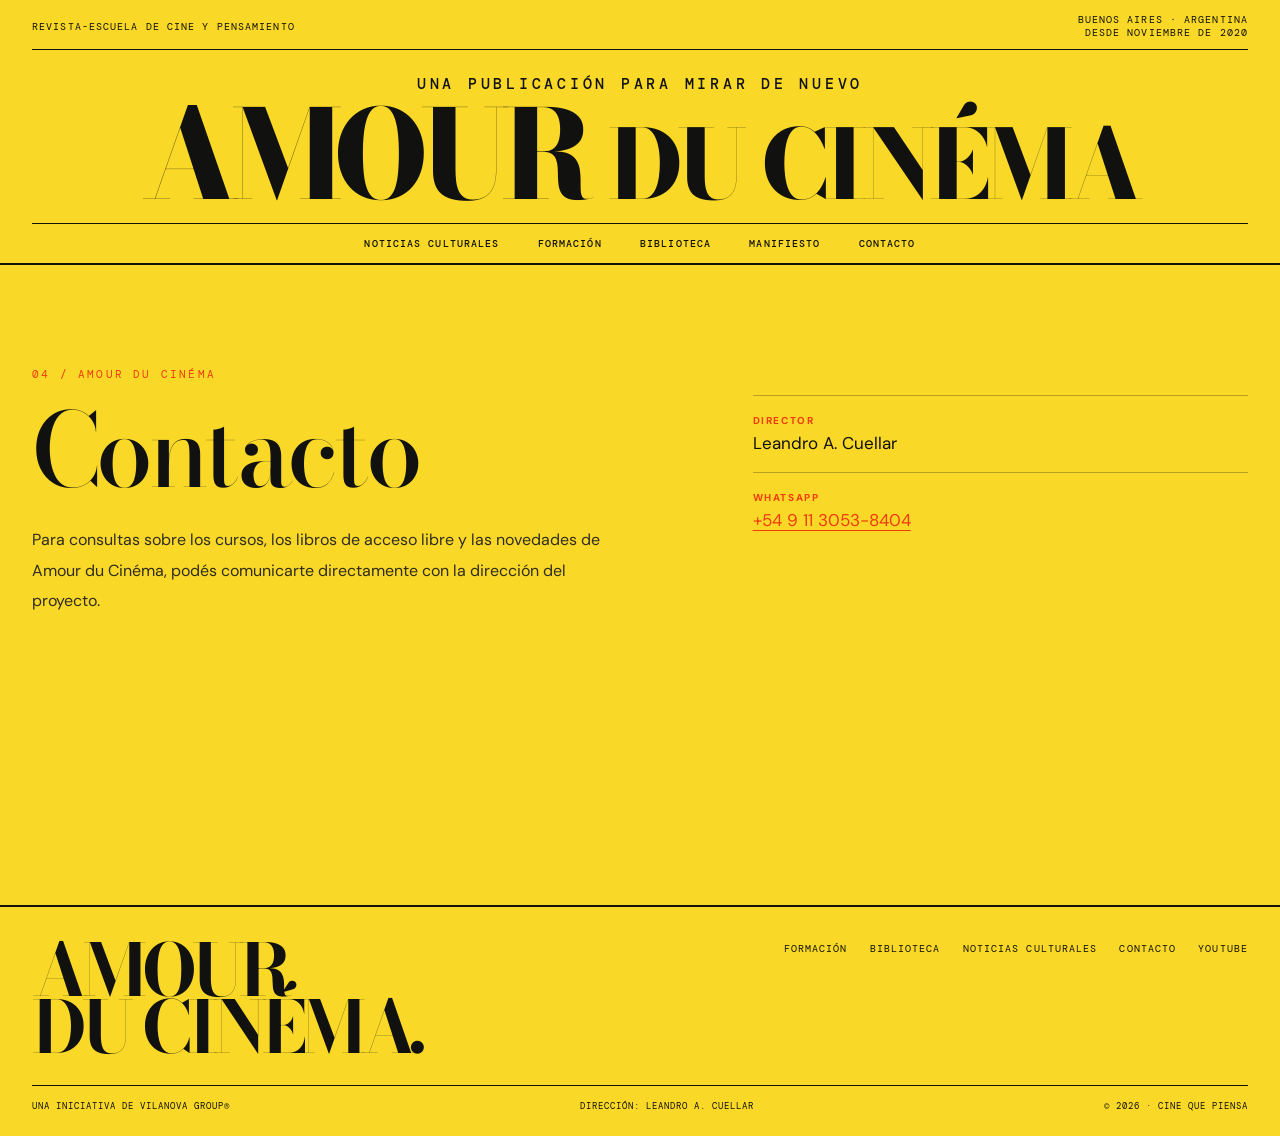
==== commit e8c1d348: "Rename navigation to Noticias culturales and update section introduction" ====
--- a/contacto/index.html
+++ b/contacto/index.html
@@ -1,5 +1,5 @@
 <!doctype html>
 <html lang="es"><head><meta charset="utf-8"><meta name="viewport" content="width=device-width,initial-scale=1"><meta name="theme-color" content="#f9d827"><meta name="description" content="Contacto · Amour du Cinéma"><title>Contacto — Amour du Cinéma</title><link rel="preconnect" href="https://fonts.googleapis.com"><link rel="preconnect" href="https://fonts.gstatic.com" crossorigin><link href="https://fonts.googleapis.com/css2?family=Bodoni+Moda:opsz,wght@6..96,400;6..96,500;6..96,600;6..96,700;6..96,800&family=DM+Mono:wght@400;500&family=DM+Sans:wght@400;500;600;700&display=swap" rel="stylesheet"><link rel="stylesheet" href="../assets/site.css"></head>
-<body><header class="masthead"><div class="shell"><div class="topline micro"><span>Revista-escuela de cine y pensamiento</span><span>Buenos Aires · Argentina<br>Desde noviembre de 2020</span></div><a class="wordmark" href="/" aria-label="Amour du Cinéma, inicio"><small>Una publicación para mirar de nuevo</small>Amour <span class="du">du Cinéma</span></a><nav class="nav" aria-label="Navegación principal"><a href="/noticias/">Crítica y actualidad</a><a href="/cursos/">Formación</a><a href="/libros/">Biblioteca</a><a href="/#propuesta">Manifiesto</a><a href="/contacto/">Contacto</a></nav></div></header>
+<body><header class="masthead"><div class="shell"><div class="topline micro"><span>Revista-escuela de cine y pensamiento</span><span>Buenos Aires · Argentina<br>Desde noviembre de 2020</span></div><a class="wordmark" href="/" aria-label="Amour du Cinéma, inicio"><small>Una publicación para mirar de nuevo</small>Amour <span class="du">du Cinéma</span></a><nav class="nav" aria-label="Navegación principal"><a href="/noticias/">Noticias culturales</a><a href="/cursos/">Formación</a><a href="/libros/">Biblioteca</a><a href="/#propuesta">Manifiesto</a><a href="/contacto/">Contacto</a></nav></div></header>
 <main class="page"><section class="wrap page-grid"><div><div class="number">04 / AMOUR DU CINÉMA</div><h1>Contacto</h1><p class="copy">Para consultas sobre los cursos, los libros de acceso libre y las novedades de Amour du Cinéma, podés comunicarte directamente con la dirección del proyecto.</p></div><div><ul class="contact-list"><li><b>Director</b>Leandro A. Cuellar</li><li><b>WhatsApp</b><a href="https://wa.me/5491130538404" target="_blank" rel="noopener noreferrer">+54 9 11 3053-8404</a></li></ul></div></section></main>
-<footer class="footer"><div class="shell"><div class="footer-top"><div class="footer-title">Amour<br>du Cinéma.</div><div class="footer-links"><a href="/cursos/">Formación</a><a href="/libros/">Biblioteca</a><a href="/noticias/">Crítica</a><a href="/contacto/">Contacto</a><a href="https://www.youtube.com/@amourducinemaoficial" target="_blank" rel="noopener noreferrer">YouTube</a></div></div><div class="footer-bottom"><span>Una iniciativa de Vilanova Group®</span><span>Dirección: Leandro A. Cuellar</span><span>© 2026 · Cine que piensa</span></div></div></footer></body></html>+<footer class="footer"><div class="shell"><div class="footer-top"><div class="footer-title">Amour<br>du Cinéma.</div><div class="footer-links"><a href="/cursos/">Formación</a><a href="/libros/">Biblioteca</a><a href="/noticias/">Noticias culturales</a><a href="/contacto/">Contacto</a><a href="https://www.youtube.com/@amourducinemaoficial" target="_blank" rel="noopener noreferrer">YouTube</a></div></div><div class="footer-bottom"><span>Una iniciativa de Vilanova Group®</span><span>Dirección: Leandro A. Cuellar</span><span>© 2026 · Cine que piensa</span></div></div></footer></body></html>
